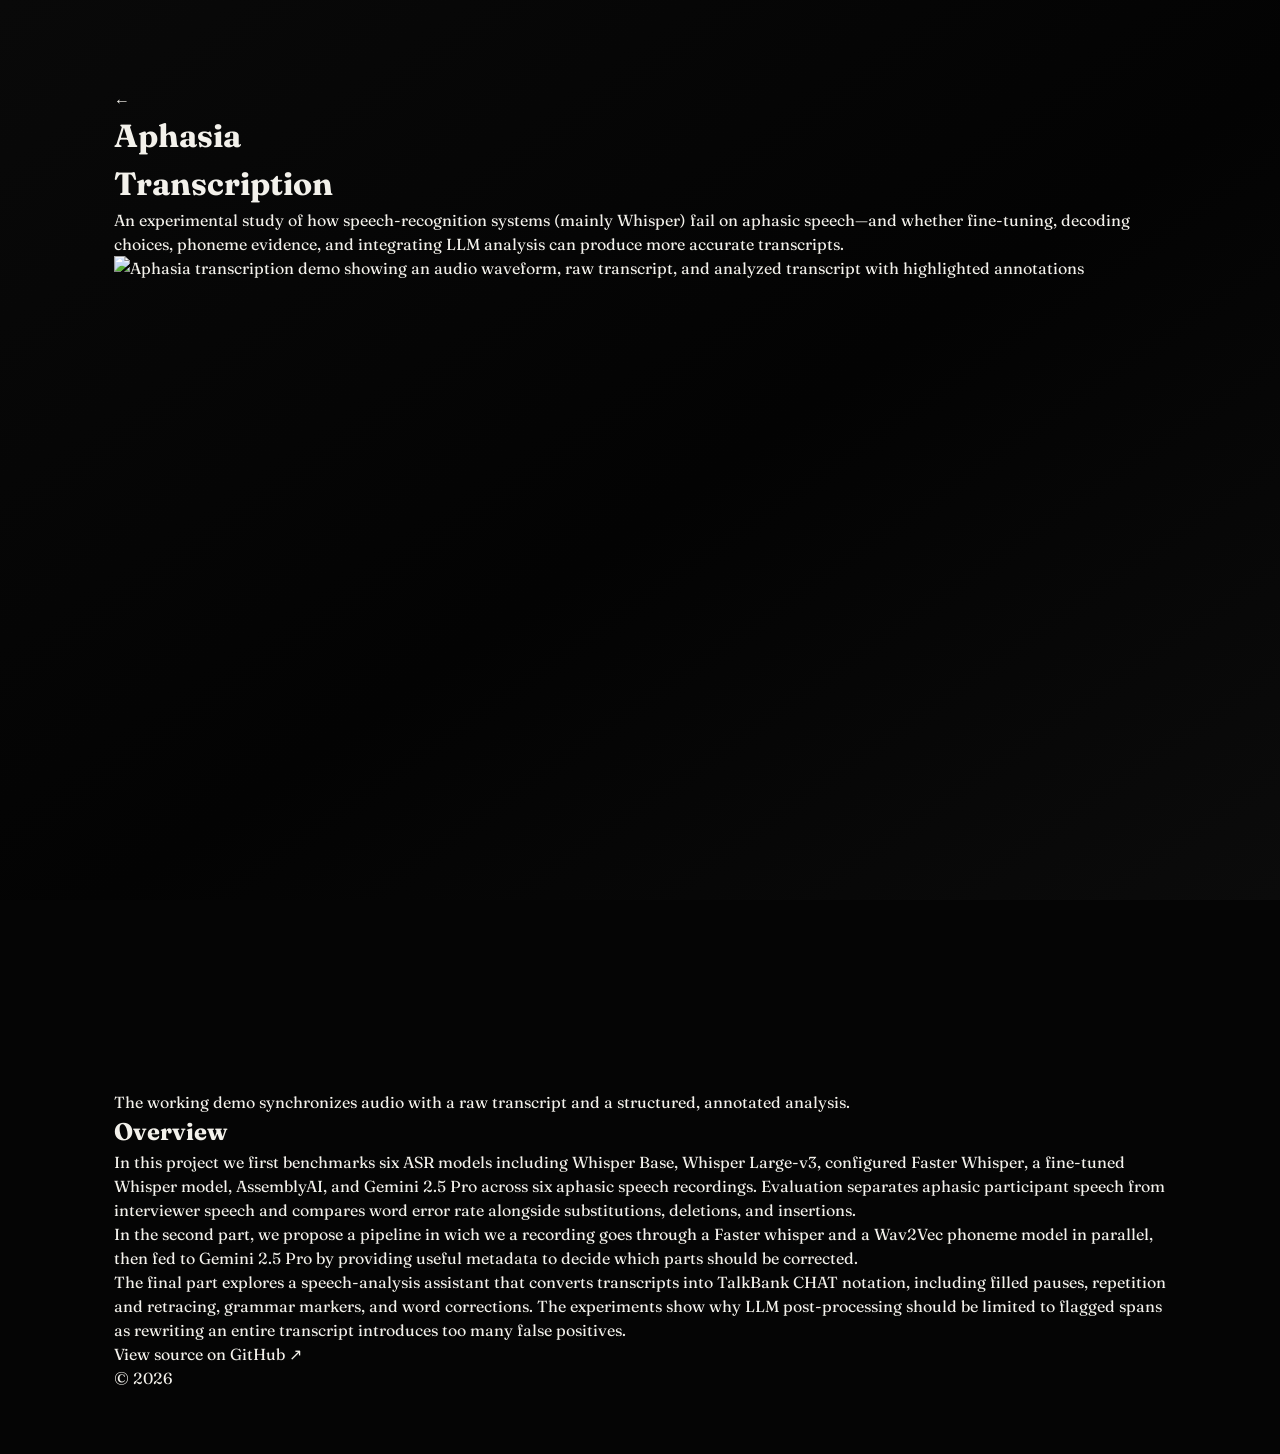
==== Aphasia/index.html @ 878e4789 "Add IMOBYL" ====
<!DOCTYPE html>
<html lang="en" data-theme="dark">
<head>
  <meta charset="UTF-8" />
  <meta name="viewport" content="width=device-width, initial-scale=1.0" />
  <title>Aphasia Transcription &mdash; Arsalan</title>
  <meta name="description" content="Research on ASR accuracy, critical mistranscriptions, hallucinations, and CHAT-format analysis for aphasic speech." />

  <link rel="preconnect" href="https://fonts.googleapis.com" />
  <link rel="preconnect" href="https://fonts.gstatic.com" crossorigin />
  <link href="https://fonts.googleapis.com/css2?family=Fraunces:ital,opsz,wght@0,9..144,300..600;1,9..144,300..500&display=swap" rel="stylesheet" />

  <link rel="stylesheet" href="../style.css" />
  <link rel="stylesheet" href="project.css" />
</head>
<body>
  <div class="scroll-progress" aria-hidden="true"></div>

  <div class="page project-page">
    <a class="back-button" href="../index.html" aria-label="Back to index of work">
      <span class="back-button__arrow" aria-hidden="true">&larr;</span>
    </a>

    <main>
      <header class="project-intro">
        <h1 class="project-title">Aphasia<br />Transcription</h1>
        <p class="project-lede">An experimental study of how speech-recognition systems (mainly Whisper) fail on aphasic speech&mdash;and whether fine-tuning, decoding choices, phoneme evidence, and integrating LLM analysis can produce more accurate transcripts.</p>
      </header>

      <figure class="project-figure project-figure--hero">
        <img src="447314947-5bf6c34a-e2f3-4aad-94c4-6ced18934ef1.png" alt="Aphasia transcription demo showing an audio waveform, raw transcript, and analyzed transcript with highlighted annotations" width="1095" height="868" />
        <figcaption>The working demo synchronizes audio with a raw transcript and a structured, annotated analysis.</figcaption>
      </figure>

      <section class="project-summary" aria-labelledby="overview-title">
        <h2 id="overview-title">Overview</h2>
        <div class="project-summary__body">
          <p>In this project we first benchmarks six ASR models including Whisper Base, Whisper Large-v3, configured Faster Whisper, a fine-tuned Whisper model, AssemblyAI, and Gemini 2.5 Pro across six aphasic speech recordings. Evaluation separates aphasic participant speech from interviewer speech and compares word error rate alongside substitutions, deletions, and insertions.</p>
          <p>In the second part, we propose a pipeline in wich we a recording goes through a Faster whisper and a Wav2Vec phoneme model in parallel, then fed to Gemini 2.5 Pro by providing useful metadata to decide which parts should be corrected.</p>
          <p>The final part explores a speech-analysis assistant that converts transcripts into TalkBank CHAT notation, including filled pauses, repetition and retracing, grammar markers, and word corrections. The experiments show why LLM post-processing should be limited to flagged spans as rewriting an entire transcript introduces too many false positives.</p>

          <a class="source-link" href="https://github.com/Arsalan-Fard/Aphasia-Transcription" target="_blank" rel="noopener noreferrer">View source on GitHub <span aria-hidden="true">&nearr;</span></a>
        </div>
      </section>

    </main>

    <footer class="project-footer">
      <span>&copy; <span data-year>2026</span></span>
    </footer>
  </div>

  <script src="../script.js"></script>
</body>
</html>
---- style.css ----
/* =========================================================
   Index of Work — an editorial archive, not a card grid.
   Palette: black · soft white · a single ocean-blue accent.
   Type: Fraunces alone — display sizes down to the small caps labels.
   ========================================================= */

:root {
  --paper:      #050505;
  --paper-2:    #101010;
  --ink:        #f3f1eb;
  --ink-soft:   #b8b5ad;
  --ink-faint:  #77756f;
  --rule:       rgba(255, 255, 255, 0.12);
  --accent:     #4ea9d8;
  --live:       #4ea9d8;
  --pulse:      78, 169, 216;

  --serif: "Fraunces", Georgia, "Times New Roman", serif;

  --edge: clamp(1.25rem, 5vw, 5rem);   /* page side padding */
  --maxw: 1180px;

  color-scheme: dark;
}

/* ---------- dark / day theme ---------- */
[data-theme="dark"] {
  --paper:     #050505;
  --paper-2:   #101010;
  --ink:       #f3f1eb;
  --ink-soft:  #b8b5ad;
  --ink-faint: #77756f;
  --rule:      rgba(255, 255, 255, 0.12);
  --accent:    #4ea9d8;
  --live:      #4ea9d8;
  --pulse:     78, 169, 216;
  color-scheme: dark;
}
[data-theme="dark"] body {
  background-image: linear-gradient(145deg, #090909 0%, #030303 54%, #0b0b0b 100%);
}

/* ---------- reset-ish ---------- */
*, *::before, *::after { box-sizing: border-box; }
* { margin: 0; }
html { -webkit-text-size-adjust: 100%; }

body {
  background: var(--paper);
  color: var(--ink);
  font-family: var(--serif);
  font-optical-sizing: auto;
  font-size: 16px;
  line-height: 1.5;
  -webkit-font-smoothing: antialiased;
  text-rendering: optimizeLegibility;
  background-image: linear-gradient(145deg, #090909 0%, #030303 54%, #0b0b0b 100%);
  background-attachment: fixed;
}

img { display: block; max-width: 100%; height: auto; }
a { color: inherit; text-decoration: none; }

::selection { background: var(--accent); color: var(--paper); }

/* ---------- scroll progress hairline ---------- */
.scroll-progress {
  position: fixed;
  inset: 0 0 auto 0;
  height: 2px;
  background: var(--accent);
  transform: scaleX(0);
  transform-origin: 0 50%;
  z-index: 100;
  will-change: transform;
}

/* ---------- layout shell ---------- */
.page {
  max-width: var(--maxw);
  margin-inline: auto;
  padding: clamp(2rem, 7vw, 5.5rem) var(--edge) 4rem;
}

/* =========================================================
   MASTHEAD
   ========================================================= */
.masthead {
  display: flex;
  justify-content: space-between;
  align-items: flex-start;
  gap: 2rem;
  padding-bottom: clamp(2.5rem, 6vw, 4.5rem);
}

.masthead__id {
  display: flex;
  align-items: center;
  gap: clamp(1.2rem, 3vw, 2rem);
}

/* --- portrait: grayscale under an ocean-blue duotone, resolves
       to full colour on hover — same motif as the work thumbnails --- */
.masthead__portrait {
  position: relative;
  flex-shrink: 0;
  width: clamp(88px, 11vw, 128px);
  aspect-ratio: 1;
  border-radius: 50%;
  overflow: hidden;
  background: var(--paper-2);
  box-shadow: 0 0 0 1px var(--rule);
  isolation: isolate;
}
.masthead__portrait img {
  width: 100%;
  height: 100%;
  object-fit: cover;
  filter: grayscale(1) contrast(1.05) brightness(0.94);
  transition: filter 0.6s ease;
}
.masthead__portrait::after {
  content: "";
  position: absolute;
  inset: 0;
  background: linear-gradient(160deg, rgba(var(--pulse), 0.95) 0%, rgba(var(--pulse), 0.55) 100%);
  mix-blend-mode: color;
  transition: opacity 0.6s ease;
  pointer-events: none;
}
.masthead__portrait:hover img,
.masthead__id:hover .masthead__portrait img { filter: grayscale(0) contrast(1) brightness(1); }
.masthead__portrait:hover::after,
.masthead__id:hover .masthead__portrait::after { opacity: 0; }

.masthead__name {
  font-family: var(--serif);
  font-weight: 400;
  font-size: clamp(1.9rem, 4vw, 3rem);
  line-height: 1;
  letter-spacing: -0.01em;
}

.masthead__bio {
  font-family: var(--serif);
  font-style: italic;
  font-weight: 300;
  font-size: clamp(1.02rem, 2vw, 1.3rem);
  color: var(--ink-soft);
  max-width: 42ch;
  margin-top: 1rem;
  line-height: 1.4;
}

.masthead__meta {
  display: flex;
  flex-direction: column;
  align-items: flex-end;
  gap: 1rem;
  flex-shrink: 0;
  padding-top: 0.35rem;
}

/* profile links */
.links {
  display: flex;
  flex-direction: column;
  align-items: flex-end;
  gap: 0.4rem;
  font-family: var(--serif);
  font-size: 0.88rem;
  font-weight: 500;
  letter-spacing: 0.015em;
}
.links a {
  display: inline-flex;
  align-items: center;
  gap: 0.3rem;
  color: var(--ink-soft);
  transition: color 0.25s ease;
}
.links a:hover,
.links a:focus-visible { color: var(--accent); }
/* theme toggle */
.theme-toggle {
  display: inline-flex;
  align-items: center;
  gap: 0.45rem;
  padding: 0.4rem 0.78rem;
  background: transparent;
  border: 1px solid var(--rule);
  border-radius: 999px;
  color: var(--ink-soft);
  font-family: var(--serif);
  font-size: 0.7rem;
  font-weight: 500;
  letter-spacing: 0.14em;
  text-transform: uppercase;
  cursor: pointer;
  transition: color 0.25s ease, border-color 0.25s ease;
}
.theme-toggle:hover,
.theme-toggle:focus-visible {
  color: var(--accent);
  border-color: var(--accent);
}
.theme-toggle__icon { display: inline-block; }
.icon-sun { display: none; }
[data-theme="dark"] .icon-moon { display: none; }
[data-theme="dark"] .icon-sun { display: inline-block; }

/* =========================================================
   SECTION TABS
   ========================================================= */
.work-tabs {
  display: flex;
  justify-content: flex-start;
  margin: 0;
  border-bottom: 1px solid var(--rule);
}

.work-tabs__rail {
  display: flex;
  align-items: flex-end;
  gap: clamp(1.6rem, 4vw, 3rem);
}

.work-tab {
  position: relative;
  display: inline-flex;
  align-items: baseline;
  justify-content: flex-start;
  gap: 0.5rem;
  min-height: 0;
  padding: 0 0 0.85rem;
  border: 0;
  border-radius: 0;
  background: transparent;
  color: var(--ink-faint);
  /* same editorial voice as the work titles below, one step down in scale */
  font-family: var(--serif);
  font-size: clamp(1.05rem, 2.2vw, 1.32rem);
  font-weight: 400;
  line-height: 1.1;
  letter-spacing: -0.005em;
  cursor: pointer;
  transition: color 0.25s ease;
}

.work-tab:hover {
  color: var(--ink);
}

.work-tab[aria-selected="true"] {
  color: var(--ink);
}

.work-tab[aria-selected="true"]::after {
  content: "";
  position: absolute;
  right: 0;
  bottom: -1px;
  left: 0;
  height: 2px;
  background: var(--accent);
}

/* the count keeps the mono label voice — the serif + mono pairing
   used by every work row (title + meta/year) */
.work-tab__count {
  color: var(--accent);
  font-family: var(--serif);
  font-size: 0.68rem;
  font-weight: 500;
  letter-spacing: 0.14em;
  text-transform: uppercase;
  transform: translateY(-0.35em);
}

.tab-panel[hidden] {
  display: none;
}

.tab-panel:not([hidden]) {
  animation: tab-enter 0.4s cubic-bezier(0.22, 1, 0.36, 1);
}

#panel-projects .work:first-child::before,
#panel-projects .work:first-child::after {
  display: none;
}

@keyframes tab-enter {
  from { opacity: 0; transform: translateY(9px); }
  to { opacity: 1; transform: translateY(0); }
}

.publications-empty {
  display: grid;
  grid-template-columns: minmax(9rem, 0.45fr) minmax(0, 1fr);
  gap: 0.75rem clamp(2rem, 8vw, 7rem);
  min-height: 310px;
  padding: clamp(2.2rem, 6vw, 4.5rem) 0;
  border-bottom: 1px solid var(--rule);
  align-content: center;
}

.publications-empty__kicker {
  grid-row: 1 / span 3;
  color: var(--accent);
  font-size: 0.7rem;
  font-weight: 500;
  letter-spacing: 0.14em;
  text-transform: uppercase;
}

.publications-empty h2 {
  max-width: 18ch;
  font-family: var(--serif);
  font-size: clamp(1.8rem, 4vw, 3rem);
  font-weight: 400;
  line-height: 1.08;
}

.publications-empty > p:not(.publications-empty__kicker) {
  max-width: 52ch;
  color: var(--ink-soft);
  font-family: var(--serif);
  font-size: clamp(1rem, 1.8vw, 1.12rem);
}

.publications-empty a {
  width: fit-content;
  margin-top: 0.65rem;
  color: var(--ink);
  font-size: 0.74rem;
  font-weight: 500;
  letter-spacing: 0.12em;
  text-transform: uppercase;
  transition: color 0.25s ease, transform 0.25s ease;
}

.publications-empty a:hover,
.publications-empty a:focus-visible {
  color: var(--accent);
  transform: translateX(3px);
}

/* =========================================================
   WORKS — the index
   ========================================================= */
.works { list-style: none; padding: 0; }

.work { position: relative; }

/* top rule for every row */
.work::before {
  content: "";
  position: absolute;
  inset: 0 0 auto 0;
  height: 1px;
  background: var(--rule);
}
/* accent rule that sweeps across on hover */
.work::after {
  content: "";
  position: absolute;
  inset: 0 0 auto 0;
  height: 1px;
  background: var(--accent);
  transform: scaleX(0);
  transform-origin: 0 50%;
  transition: transform 0.55s cubic-bezier(0.22, 1, 0.36, 1);
}
.work:hover::after,
.work:focus-within::after { transform: scaleX(1); }

.work__link {
  display: grid;
  grid-template-columns: clamp(200px, 30vw, 400px) 1fr auto;
  gap: clamp(1.1rem, 3.5vw, 3rem);
  align-items: start;
  padding: clamp(1.8rem, 4.5vw, 3.4rem) 0;
}

/* --- thumbnail --- */
.work__thumb {
  display: block;
  overflow: hidden;
  border-radius: 10px;
  background: var(--paper-2);
  aspect-ratio: 16 / 10;
  position: relative;
}
.work__thumb img {
  width: 100%;
  height: 100%;
  object-fit: cover;
  transform: scale(1.015);
  transition: transform 0.7s cubic-bezier(0.22, 1, 0.36, 1);
}
.work:hover .work__thumb img,
.work:focus-within .work__thumb img {
  transform: scale(1.05);
}

.work__thumb--contain {
  background: #202020;
}

.work__thumb--contain img {
  object-fit: contain;
  transform: scale(1);
}

.work__thumb--paper {
  background: #eef3f5;
}

.work:hover .work__thumb--contain img,
.work:focus-within .work__thumb--contain img {
  transform: scale(1.025);
}

/* --- body text --- */
.work__body { padding-top: 0.15rem; }

.work__status {
  display: flex;
  align-items: center;
  gap: 0.5rem;
  width: fit-content;
  font-family: var(--serif);
  font-size: 0.7rem;
  font-weight: 500;
  letter-spacing: 0.16em;
  text-transform: uppercase;
  color: var(--accent);
  margin-top: 0.7rem;
}
.work__dot {
  width: 7px;
  height: 7px;
  border-radius: 50%;
  background: var(--live);
  box-shadow: 0 0 0 0 rgba(var(--pulse), 0.55);
  animation: pulse 2.4s ease-out infinite;
}
@keyframes pulse {
  0%   { box-shadow: 0 0 0 0 rgba(var(--pulse), 0.5); }
  70%  { box-shadow: 0 0 0 9px rgba(var(--pulse), 0); }
  100% { box-shadow: 0 0 0 0 rgba(var(--pulse), 0); }
}

.work__title {
  font-family: var(--serif);
  font-weight: 400;
  font-size: clamp(1.5rem, 3.4vw, 2.15rem);
  line-height: 1.04;
  letter-spacing: -0.01em;
  display: inline-block;
  position: relative;
}
/* the title gets its own fine underline that draws on hover */
.work__title::after {
  content: "";
  position: absolute;
  left: 0;
  bottom: -0.12em;
  width: 100%;
  height: 1.5px;
  background: var(--accent);
  transform: scaleX(0);
  transform-origin: 0 50%;
  transition: transform 0.5s cubic-bezier(0.22, 1, 0.36, 1) 0.04s;
}
.work:hover .work__title::after,
.work:focus-within .work__title::after { transform: scaleX(1); }

.work__meta {
  display: block;
  font-family: var(--serif);
  font-size: 0.78rem;
  font-weight: 500;
  letter-spacing: 0.1em;
  color: var(--ink-faint);
  text-transform: uppercase;
  margin-top: 0.8rem;
}
.work__desc {
  font-family: var(--serif);
  font-size: clamp(0.98rem, 1.6vw, 1.12rem);
  color: var(--ink-soft);
  max-width: 42ch;
  margin-top: 0.7rem;
  line-height: 1.45;
}

/* --- year + arrow on the right --- */
.work__year {
  font-family: var(--serif);
  font-size: 0.88rem;
  font-variant-numeric: tabular-nums;
  color: var(--ink-faint);
  padding-top: 0.4rem;
  white-space: nowrap;
  transition: color 0.35s ease;
}
.work:hover .work__year,
.work:focus-within .work__year { color: var(--accent); }

/* =========================================================
   CURRENT (top) project — set apart as "alive"
   ========================================================= */
.work--current .work__title { font-size: clamp(1.9rem, 4.6vw, 2.9rem); }
.work--current .work__desc  { font-size: clamp(1.04rem, 1.8vw, 1.2rem); max-width: 46ch; }

/* a slow sheen that periodically passes over the current thumbnail */
.work--current .work__thumb::after {
  content: "";
  position: absolute;
  inset: 0;
  background: linear-gradient(105deg, transparent 35%, rgba(255, 255, 255, 0.28) 50%, transparent 65%);
  transform: translateX(-120%);
  animation: sheen 7s ease-in-out infinite;
  pointer-events: none;
}
@keyframes sheen {
  0%, 62%  { transform: translateX(-120%); }
  78%      { transform: translateX(120%); }
  100%     { transform: translateX(120%); }
}

/* =========================================================
   COLOPHON
   ========================================================= */
.colophon {
  display: flex;
  justify-content: flex-end;
  margin-top: clamp(2.5rem, 6vw, 4rem);
  padding-top: 1.4rem;
  border-top: 1px solid var(--rule);
  font-family: var(--serif);
  font-size: 0.76rem;
  font-weight: 500;
  letter-spacing: 0.1em;
  text-transform: uppercase;
  color: var(--ink-faint);
}

/* =========================================================
   SCROLL REVEAL
   ========================================================= */
.work.is-hidden {
  opacity: 0;
  transform: translateY(26px);
}
.work.is-visible {
  opacity: 1;
  transform: translateY(0);
  transition: opacity 0.8s ease, transform 0.8s cubic-bezier(0.22, 1, 0.36, 1);
}

/* =========================================================
   RESPONSIVE — stack the row on narrow screens
   ========================================================= */
@media (max-width: 720px) {
  .work-tabs {
    justify-content: flex-start;
  }

  .publications-empty {
    grid-template-columns: 1fr;
    align-content: start;
  }

  .publications-empty__kicker {
    grid-row: auto;
    margin-bottom: 1rem;
  }

  .work__link {
    grid-template-columns: 1fr;
    gap: 1.1rem;
  }
  .work__year { display: none; }
  .work__thumb { max-width: 100%; }
  .work__desc { max-width: 60ch; }
  .masthead {
    flex-direction: column;
    gap: 1.5rem;
  }
  .masthead__meta { align-items: flex-start; }
  .links { align-items: flex-start; }
}

/* =========================================================
   MOTION & ACCESSIBILITY
   ========================================================= */
.work__link:focus-visible {
  outline: 2px solid var(--accent);
  outline-offset: 6px;
  border-radius: 2px;
}
.theme-toggle:focus-visible,
.links a:focus-visible,
.work-tab:focus-visible,
.publications-empty a:focus-visible {
  outline: 2px solid var(--accent);
  outline-offset: 3px;
  border-radius: 4px;
}

@media (prefers-reduced-motion: reduce) {
  *, *::before, *::after {
    animation: none !important;
    transition-duration: 0.001ms !important;
  }
  .work.is-hidden { opacity: 1; transform: none; }
}
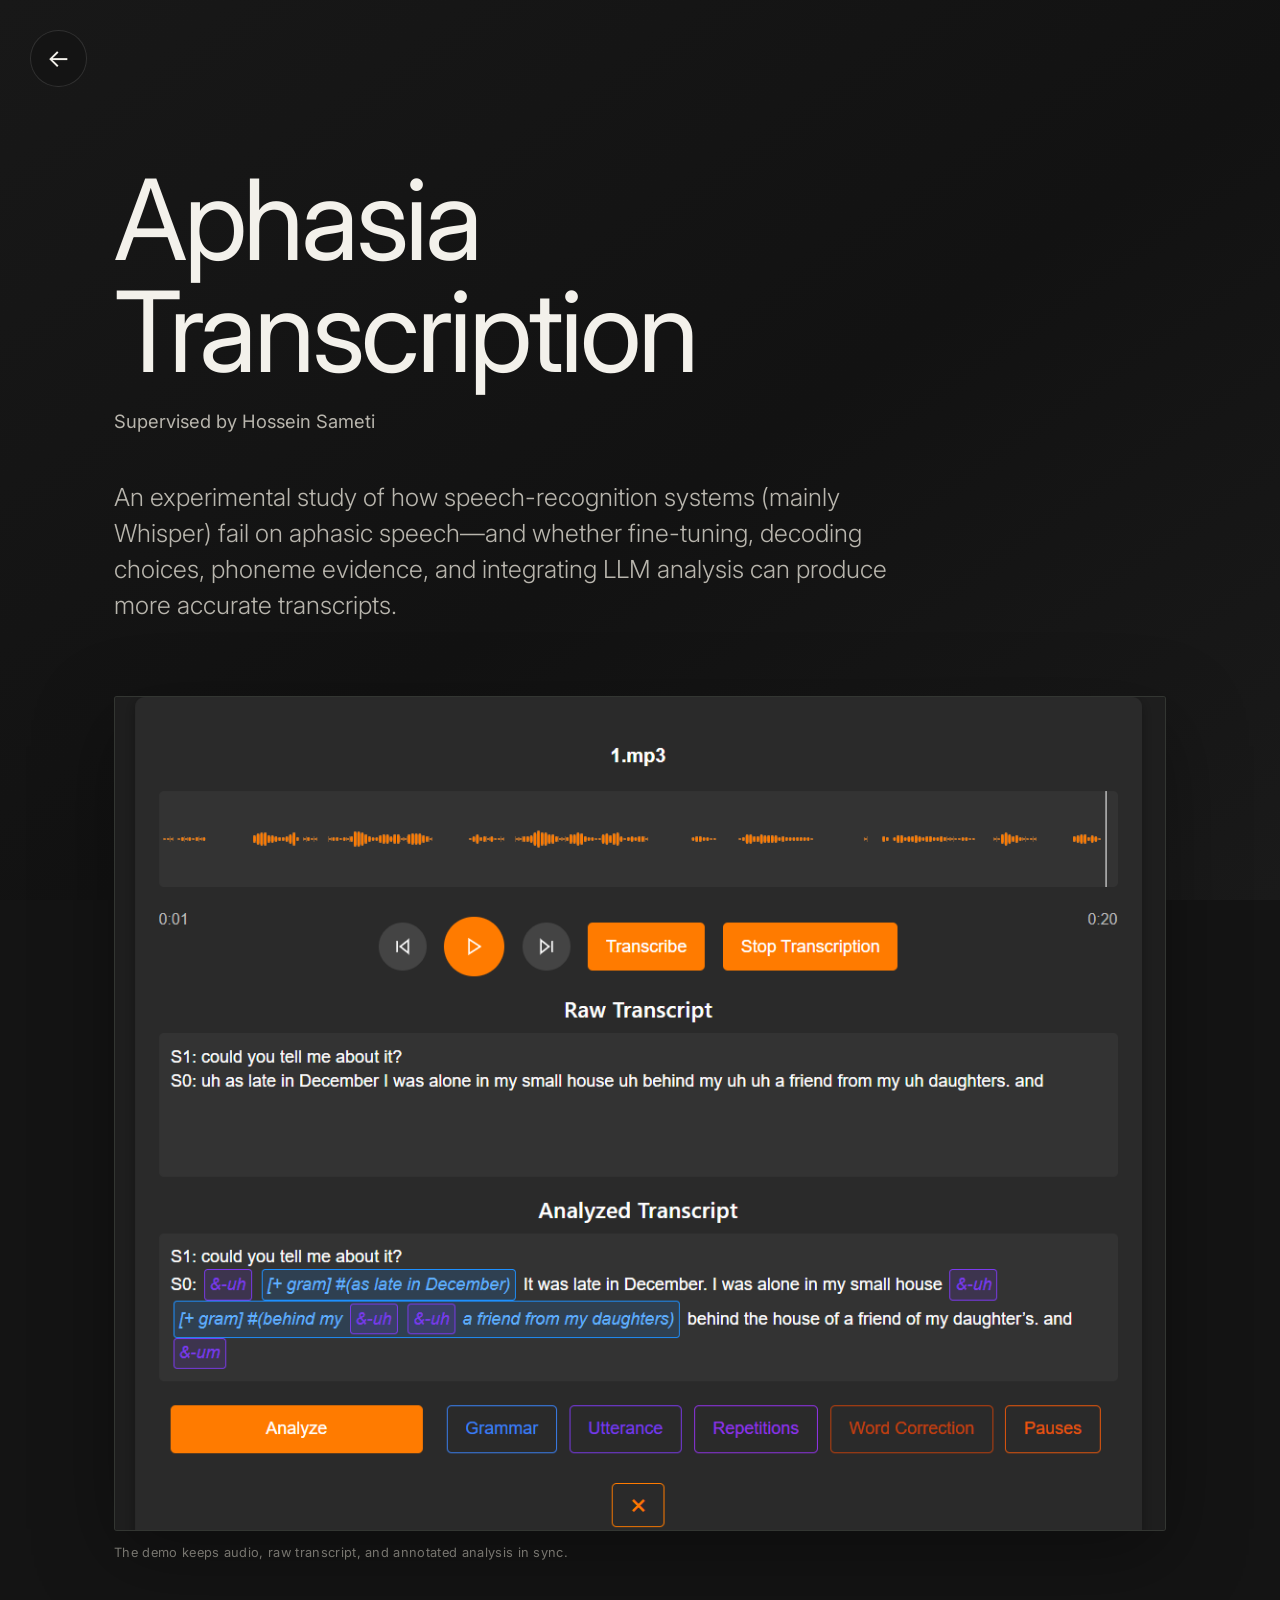
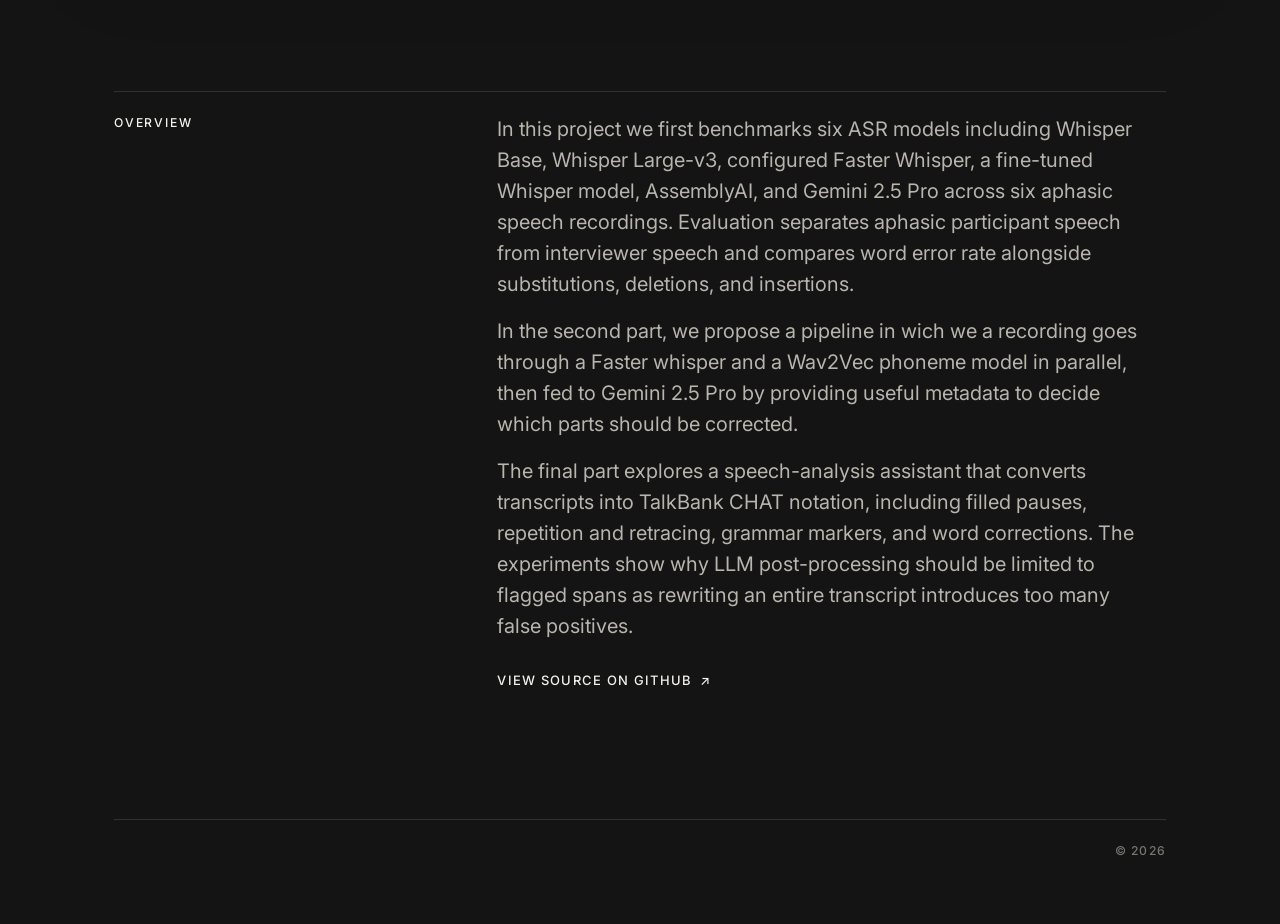
==== commit 2a6f6771: "first commit" ====
--- a/Aphasia/index.html
+++ b/Aphasia/index.html
@@ -8,7 +8,7 @@
 
   <link rel="preconnect" href="https://fonts.googleapis.com" />
   <link rel="preconnect" href="https://fonts.gstatic.com" crossorigin />
-  <link href="https://fonts.googleapis.com/css2?family=Fraunces:ital,opsz,wght@0,9..144,300..600;1,9..144,300..500&display=swap" rel="stylesheet" />
+  <link href="https://fonts.googleapis.com/css2?family=Inter:ital,opsz,wght@0,14..32,300..700;1,14..32,300..500&display=swap" rel="stylesheet" />
 
   <link rel="stylesheet" href="../style.css" />
   <link rel="stylesheet" href="project.css" />
@@ -24,12 +24,13 @@
     <main>
       <header class="project-intro">
         <h1 class="project-title">Aphasia<br />Transcription</h1>
+        <p class="project-supervisor">Supervised by Hossein Sameti</p>
         <p class="project-lede">An experimental study of how speech-recognition systems (mainly Whisper) fail on aphasic speech&mdash;and whether fine-tuning, decoding choices, phoneme evidence, and integrating LLM analysis can produce more accurate transcripts.</p>
       </header>
 
       <figure class="project-figure project-figure--hero">
         <img src="447314947-5bf6c34a-e2f3-4aad-94c4-6ced18934ef1.png" alt="Aphasia transcription demo showing an audio waveform, raw transcript, and analyzed transcript with highlighted annotations" width="1095" height="868" />
-        <figcaption>The working demo synchronizes audio with a raw transcript and a structured, annotated analysis.</figcaption>
+        <figcaption>The demo keeps audio, raw transcript, and annotated analysis in sync.</figcaption>
       </figure>
 
       <section class="project-summary" aria-labelledby="overview-title">
--- a/style.css
+++ b/style.css
@@ -1,12 +1,12 @@
 /* =========================================================
    Index of Work — an editorial archive, not a card grid.
-   Palette: black · soft white · a single ocean-blue accent.
-   Type: Fraunces alone — display sizes down to the small caps labels.
+   Palette: charcoal · soft white · a single ocean-blue accent.
+   Type: Inter alone — display sizes down to the small caps labels.
    ========================================================= */
 
 :root {
-  --paper:      #050505;
-  --paper-2:    #101010;
+  --paper:      #141414;
+  --paper-2:    #1d1d1d;
   --ink:        #f3f1eb;
   --ink-soft:   #b8b5ad;
   --ink-faint:  #77756f;
@@ -15,7 +15,7 @@
   --live:       #4ea9d8;
   --pulse:      78, 169, 216;
 
-  --serif: "Fraunces", Georgia, "Times New Roman", serif;
+  --sans: "Inter", system-ui, -apple-system, "Segoe UI", Roboto, "Helvetica Neue", Arial, sans-serif;
 
   --edge: clamp(1.25rem, 5vw, 5rem);   /* page side padding */
   --maxw: 1180px;
@@ -25,8 +25,8 @@
 
 /* ---------- dark / day theme ---------- */
 [data-theme="dark"] {
-  --paper:     #050505;
-  --paper-2:   #101010;
+  --paper:     #141414;
+  --paper-2:   #1d1d1d;
   --ink:       #f3f1eb;
   --ink-soft:  #b8b5ad;
   --ink-faint: #77756f;
@@ -37,7 +37,7 @@
   color-scheme: dark;
 }
 [data-theme="dark"] body {
-  background-image: linear-gradient(145deg, #090909 0%, #030303 54%, #0b0b0b 100%);
+  background-image: linear-gradient(145deg, #181818 0%, #121212 54%, #1a1a1a 100%);
 }
 
 /* ---------- reset-ish ---------- */
@@ -48,13 +48,13 @@
 body {
   background: var(--paper);
   color: var(--ink);
-  font-family: var(--serif);
+  font-family: var(--sans);
   font-optical-sizing: auto;
   font-size: 16px;
   line-height: 1.5;
   -webkit-font-smoothing: antialiased;
   text-rendering: optimizeLegibility;
-  background-image: linear-gradient(145deg, #090909 0%, #030303 54%, #0b0b0b 100%);
+  background-image: linear-gradient(145deg, #181818 0%, #121212 54%, #1a1a1a 100%);
   background-attachment: fixed;
 }
 
@@ -134,7 +134,7 @@
 .masthead__id:hover .masthead__portrait::after { opacity: 0; }
 
 .masthead__name {
-  font-family: var(--serif);
+  font-family: var(--sans);
   font-weight: 400;
   font-size: clamp(1.9rem, 4vw, 3rem);
   line-height: 1;
@@ -142,7 +142,7 @@
 }
 
 .masthead__bio {
-  font-family: var(--serif);
+  font-family: var(--sans);
   font-style: italic;
   font-weight: 300;
   font-size: clamp(1.02rem, 2vw, 1.3rem);
@@ -167,7 +167,7 @@
   flex-direction: column;
   align-items: flex-end;
   gap: 0.4rem;
-  font-family: var(--serif);
+  font-family: var(--sans);
   font-size: 0.88rem;
   font-weight: 500;
   letter-spacing: 0.015em;
@@ -191,7 +191,7 @@
   border: 1px solid var(--rule);
   border-radius: 999px;
   color: var(--ink-soft);
-  font-family: var(--serif);
+  font-family: var(--sans);
   font-size: 0.7rem;
   font-weight: 500;
   letter-spacing: 0.14em;
@@ -238,7 +238,7 @@
   background: transparent;
   color: var(--ink-faint);
   /* same editorial voice as the work titles below, one step down in scale */
-  font-family: var(--serif);
+  font-family: var(--sans);
   font-size: clamp(1.05rem, 2.2vw, 1.32rem);
   font-weight: 400;
   line-height: 1.1;
@@ -265,11 +265,11 @@
   background: var(--accent);
 }
 
-/* the count keeps the mono label voice — the serif + mono pairing
-   used by every work row (title + meta/year) */
+/* the count keeps the small caps label voice used by every
+   work row (meta/year) */
 .work-tab__count {
   color: var(--accent);
-  font-family: var(--serif);
+  font-family: var(--sans);
   font-size: 0.68rem;
   font-weight: 500;
   letter-spacing: 0.14em;
@@ -316,7 +316,7 @@
 
 .publications-empty h2 {
   max-width: 18ch;
-  font-family: var(--serif);
+  font-family: var(--sans);
   font-size: clamp(1.8rem, 4vw, 3rem);
   font-weight: 400;
   line-height: 1.08;
@@ -325,7 +325,7 @@
 .publications-empty > p:not(.publications-empty__kicker) {
   max-width: 52ch;
   color: var(--ink-soft);
-  font-family: var(--serif);
+  font-family: var(--sans);
   font-size: clamp(1rem, 1.8vw, 1.12rem);
 }
 
@@ -387,7 +387,7 @@
 .work__thumb {
   display: block;
   overflow: hidden;
-  border-radius: 10px;
+  border-radius: 3px;
   background: var(--paper-2);
   aspect-ratio: 16 / 10;
   position: relative;
@@ -405,7 +405,7 @@
 }
 
 .work__thumb--contain {
-  background: #202020;
+  background: #262626;
 }
 
 .work__thumb--contain img {
@@ -430,7 +430,7 @@
   align-items: center;
   gap: 0.5rem;
   width: fit-content;
-  font-family: var(--serif);
+  font-family: var(--sans);
   font-size: 0.7rem;
   font-weight: 500;
   letter-spacing: 0.16em;
@@ -453,7 +453,7 @@
 }
 
 .work__title {
-  font-family: var(--serif);
+  font-family: var(--sans);
   font-weight: 400;
   font-size: clamp(1.5rem, 3.4vw, 2.15rem);
   line-height: 1.04;
@@ -479,7 +479,7 @@
 
 .work__meta {
   display: block;
-  font-family: var(--serif);
+  font-family: var(--sans);
   font-size: 0.78rem;
   font-weight: 500;
   letter-spacing: 0.1em;
@@ -488,7 +488,7 @@
   margin-top: 0.8rem;
 }
 .work__desc {
-  font-family: var(--serif);
+  font-family: var(--sans);
   font-size: clamp(0.98rem, 1.6vw, 1.12rem);
   color: var(--ink-soft);
   max-width: 42ch;
@@ -496,9 +496,25 @@
   line-height: 1.45;
 }
 
+/* supervisor, shown on the index rows and under each project page title */
+.work__supervisor {
+  display: block;
+  margin-top: 0.6rem;
+  font-family: var(--sans);
+  font-size: 0.92rem;
+  color: var(--ink-soft);
+}
+
+.project-supervisor {
+  margin-top: clamp(0.9rem, 2vw, 1.3rem);
+  font-family: var(--sans);
+  font-size: clamp(1rem, 1.8vw, 1.15rem);
+  color: var(--ink-soft);
+}
+
 /* --- year + arrow on the right --- */
 .work__year {
-  font-family: var(--serif);
+  font-family: var(--sans);
   font-size: 0.88rem;
   font-variant-numeric: tabular-nums;
   color: var(--ink-faint);
@@ -540,7 +556,7 @@
   margin-top: clamp(2.5rem, 6vw, 4rem);
   padding-top: 1.4rem;
   border-top: 1px solid var(--rule);
-  font-family: var(--serif);
+  font-family: var(--sans);
   font-size: 0.76rem;
   font-weight: 500;
   letter-spacing: 0.1em;
--- a/Aphasia/project.css
+++ b/Aphasia/project.css
@@ -0,0 +1,230 @@
+.project-page {
+  padding-top: clamp(1.5rem, 4vw, 3rem);
+}
+
+.project-footer {
+  display: flex;
+  align-items: center;
+  justify-content: flex-end;
+  gap: 1rem;
+}
+
+/* ---------- big back button, pinned to the top-left of the viewport ---------- */
+.back-button {
+  position: fixed;
+  top: clamp(1rem, 2.4vw, 1.9rem);
+  left: clamp(1rem, 2.4vw, 1.9rem);
+  z-index: 90;
+  display: inline-flex;
+  align-items: center;
+  justify-content: center;
+  width: clamp(3.1rem, 4.4vw, 3.6rem);
+  height: clamp(3.1rem, 4.4vw, 3.6rem);
+  border: 1px solid var(--rule);
+  border-radius: 50%;
+  background: rgba(20, 20, 20, 0.72);
+  -webkit-backdrop-filter: blur(12px);
+  backdrop-filter: blur(12px);
+  color: var(--ink);
+  transition: color 0.25s ease, border-color 0.25s ease, background 0.25s ease;
+}
+
+.back-button__arrow {
+  font-size: 1.55rem;
+  line-height: 1;
+  transition: transform 0.25s ease;
+}
+
+.back-button:hover,
+.back-button:focus-visible {
+  color: var(--accent);
+  border-color: var(--accent);
+  background: rgba(var(--pulse), 0.12);
+}
+
+.back-button:hover .back-button__arrow,
+.back-button:focus-visible .back-button__arrow {
+  transform: translateX(-4px);
+}
+
+.back-button:focus-visible {
+  outline: 2px solid var(--accent);
+  outline-offset: 4px;
+}
+
+.source-link {
+  display: inline-flex;
+  align-items: center;
+  gap: 0.45rem;
+  color: var(--ink-soft);
+  font-family: var(--sans);
+  font-size: 0.81rem;
+  letter-spacing: 0.1em;
+  text-transform: uppercase;
+  transition: color 0.25s ease, transform 0.25s ease;
+  font-weight: 500;
+}
+
+.source-link:hover,
+.source-link:focus-visible {
+  color: var(--accent);
+}
+
+.project-intro {
+  padding: clamp(3.5rem, 9vw, 7.5rem) 0 clamp(2.5rem, 6vw, 4.5rem);
+}
+
+.project-title {
+  font-family: var(--sans);
+  font-size: clamp(3.2rem, 9vw, 7rem);
+  font-weight: 400;
+  letter-spacing: -0.03em;
+  line-height: 1;
+}
+
+.project-lede {
+  max-width: 55ch;
+  margin-top: clamp(1.6rem, 4vw, 2.8rem);
+  color: var(--ink-soft);
+  font-family: var(--sans);
+  font-size: clamp(1.15rem, 2.5vw, 1.55rem);
+  font-weight: 300;
+  line-height: 1.45;
+}
+
+.project-tags {
+  display: flex;
+  flex-wrap: wrap;
+  gap: 0.55rem;
+  margin-top: 2rem;
+  padding: 0;
+  list-style: none;
+}
+
+.project-tags li {
+  padding: 0.38rem 0.7rem;
+  border: 1px solid var(--rule);
+  border-radius: 3px;
+  color: var(--ink-faint);
+  font-size: 0.72rem;
+  letter-spacing: 0.1em;
+  text-transform: uppercase;
+  font-weight: 500;
+}
+
+.project-figure {
+  margin: 0;
+}
+
+.project-figure img {
+  width: 100%;
+  border: 1px solid var(--rule);
+  border-radius: 3px;
+  background: #171a16;
+  box-shadow: 0 22px 70px rgba(26, 24, 19, 0.14);
+}
+
+[data-theme="dark"] .project-figure img {
+  box-shadow: 0 24px 80px rgba(0, 0, 0, 0.34);
+}
+
+.project-figure figcaption {
+  margin-top: 0.8rem;
+  color: var(--ink-faint);
+  font-size: 0.8rem;
+  letter-spacing: 0.025em;
+}
+
+.project-summary {
+  display: grid;
+  grid-template-columns: minmax(8rem, 0.42fr) minmax(0, 1fr);
+  gap: clamp(2rem, 8vw, 8rem);
+  margin: clamp(4rem, 10vw, 8rem) 0;
+  padding-top: 1.4rem;
+  border-top: 1px solid var(--rule);
+}
+
+.project-summary > h2 {
+  font-family: var(--sans);
+  font-size: 0.76rem;
+  font-weight: 500;
+  letter-spacing: 0.15em;
+  text-transform: uppercase;
+}
+
+.project-summary__body {
+  max-width: 66ch;
+}
+
+.project-summary__body > p {
+  color: var(--ink-soft);
+  font-family: var(--sans);
+  font-size: clamp(1.05rem, 2vw, 1.25rem);
+  line-height: 1.55;
+}
+
+.project-summary__body > p + p {
+  margin-top: 1rem;
+}
+
+.project-facts {
+  display: grid;
+  grid-template-columns: repeat(3, 1fr);
+  gap: 1rem;
+  margin-top: 2.5rem;
+  padding: 1.4rem 0;
+  border-top: 1px solid var(--rule);
+  border-bottom: 1px solid var(--rule);
+}
+
+.project-facts dt {
+  color: var(--ink-faint);
+  font-size: 0.68rem;
+  letter-spacing: 0.1em;
+  text-transform: uppercase;
+  font-weight: 500;
+}
+
+.project-facts dd {
+  margin-top: 0.4rem;
+  color: var(--ink-soft);
+  font-family: var(--sans);
+  font-size: 0.98rem;
+}
+
+.source-link {
+  margin-top: 1.8rem;
+  color: var(--ink);
+}
+
+.project-footer {
+  margin-top: clamp(4rem, 10vw, 8rem);
+  padding-top: 1.4rem;
+  border-top: 1px solid var(--rule);
+  color: var(--ink-faint);
+  font-size: 0.76rem;
+  letter-spacing: 0.1em;
+  text-transform: uppercase;
+  font-weight: 500;
+}
+
+.source-link:focus-visible {
+  outline: 2px solid var(--accent);
+  outline-offset: 4px;
+  border-radius: 2px;
+}
+
+@media (max-width: 720px) {
+  .project-summary {
+    grid-template-columns: 1fr;
+    gap: 1.5rem;
+  }
+
+  .project-facts {
+    grid-template-columns: 1fr;
+  }
+
+  .project-figure img {
+    border-radius: 2px;
+  }
+}
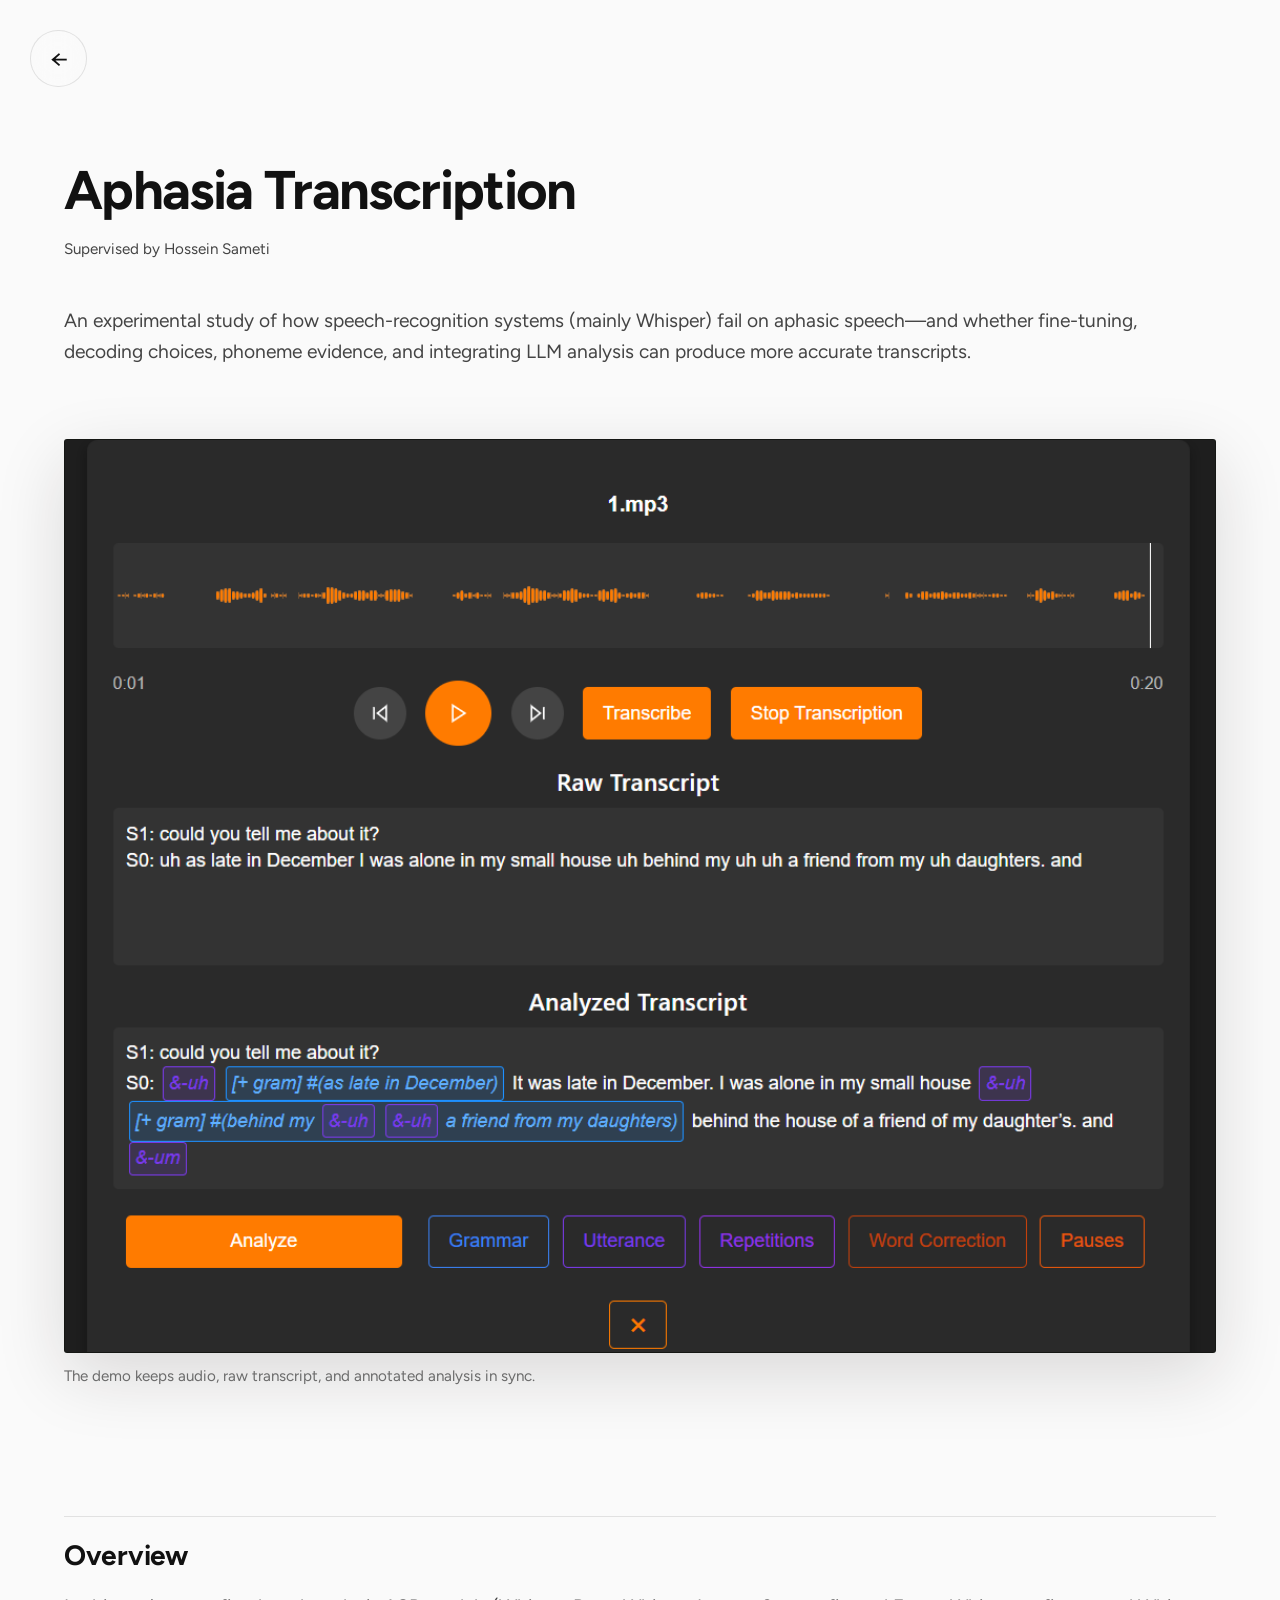
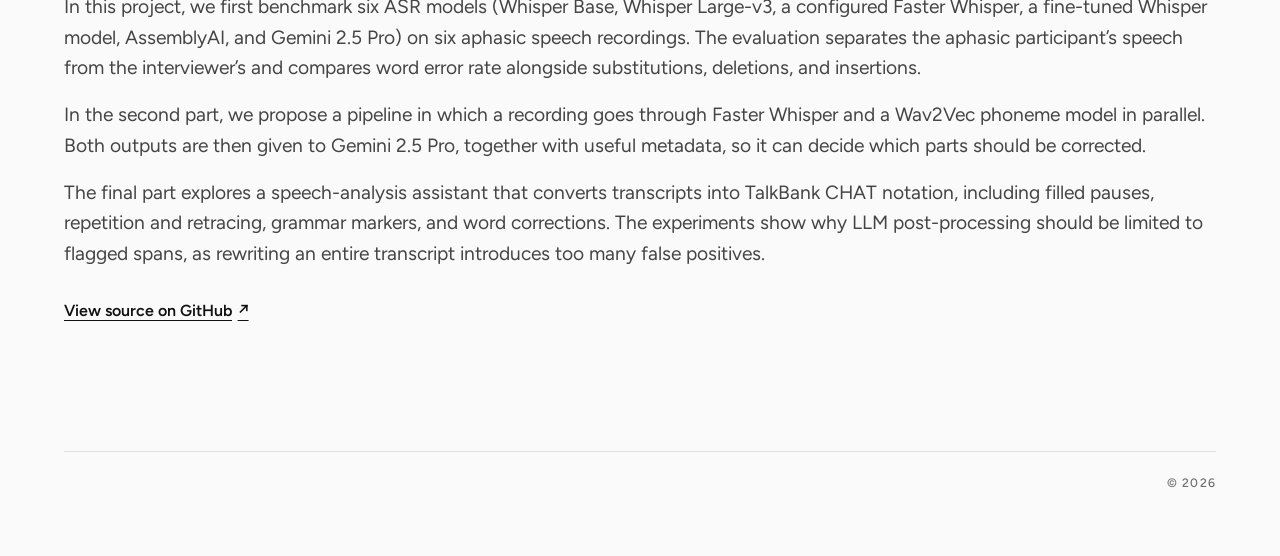
==== commit 962a4219: "Update" ====
--- a/Aphasia/index.html
+++ b/Aphasia/index.html
@@ -1,5 +1,5 @@
 <!DOCTYPE html>
-<html lang="en" data-theme="dark">
+<html lang="en" data-theme="light">
 <head>
   <meta charset="UTF-8" />
   <meta name="viewport" content="width=device-width, initial-scale=1.0" />
@@ -8,7 +8,7 @@
 
   <link rel="preconnect" href="https://fonts.googleapis.com" />
   <link rel="preconnect" href="https://fonts.gstatic.com" crossorigin />
-  <link href="https://fonts.googleapis.com/css2?family=Inter:ital,opsz,wght@0,14..32,300..700;1,14..32,300..500&display=swap" rel="stylesheet" />
+  <link href="https://fonts.googleapis.com/css2?family=Figtree:ital,wght@0,300..800;1,300..800&display=swap" rel="stylesheet" />
 
   <link rel="stylesheet" href="../style.css" />
   <link rel="stylesheet" href="project.css" />
@@ -23,7 +23,7 @@
 
     <main>
       <header class="project-intro">
-        <h1 class="project-title">Aphasia<br />Transcription</h1>
+        <h1 class="project-title">Aphasia Transcription</h1>
         <p class="project-supervisor">Supervised by Hossein Sameti</p>
         <p class="project-lede">An experimental study of how speech-recognition systems (mainly Whisper) fail on aphasic speech&mdash;and whether fine-tuning, decoding choices, phoneme evidence, and integrating LLM analysis can produce more accurate transcripts.</p>
       </header>
@@ -36,11 +36,13 @@
       <section class="project-summary" aria-labelledby="overview-title">
         <h2 id="overview-title">Overview</h2>
         <div class="project-summary__body">
-          <p>In this project we first benchmarks six ASR models including Whisper Base, Whisper Large-v3, configured Faster Whisper, a fine-tuned Whisper model, AssemblyAI, and Gemini 2.5 Pro across six aphasic speech recordings. Evaluation separates aphasic participant speech from interviewer speech and compares word error rate alongside substitutions, deletions, and insertions.</p>
-          <p>In the second part, we propose a pipeline in wich we a recording goes through a Faster whisper and a Wav2Vec phoneme model in parallel, then fed to Gemini 2.5 Pro by providing useful metadata to decide which parts should be corrected.</p>
-          <p>The final part explores a speech-analysis assistant that converts transcripts into TalkBank CHAT notation, including filled pauses, repetition and retracing, grammar markers, and word corrections. The experiments show why LLM post-processing should be limited to flagged spans as rewriting an entire transcript introduces too many false positives.</p>
+          <p>In this project, we first benchmark six ASR models (Whisper Base, Whisper Large-v3, a configured Faster Whisper, a fine-tuned Whisper model, AssemblyAI, and Gemini 2.5 Pro) on six aphasic speech recordings. The evaluation separates the aphasic participant&rsquo;s speech from the interviewer&rsquo;s and compares word error rate alongside substitutions, deletions, and insertions.</p>
+          <p>In the second part, we propose a pipeline in which a recording goes through Faster Whisper and a Wav2Vec phoneme model in parallel. Both outputs are then given to Gemini 2.5 Pro, together with useful metadata, so it can decide which parts should be corrected.</p>
+          <p>The final part explores a speech-analysis assistant that converts transcripts into TalkBank CHAT notation, including filled pauses, repetition and retracing, grammar markers, and word corrections. The experiments show why LLM post-processing should be limited to flagged spans, as rewriting an entire transcript introduces too many false positives.</p>
 
-          <a class="source-link" href="https://github.com/Arsalan-Fard/Aphasia-Transcription" target="_blank" rel="noopener noreferrer">View source on GitHub <span aria-hidden="true">&nearr;</span></a>
+          <div class="project-actions">
+            <a class="source-link" href="https://github.com/Arsalan-Fard/Aphasia-Transcription" target="_blank" rel="noopener noreferrer">View source on GitHub <span aria-hidden="true">&nearr;</span></a>
+          </div>
         </div>
       </section>
 
--- a/style.css
+++ b/style.css
@@ -1,43 +1,26 @@
 /* =========================================================
    Index of Work — an editorial archive, not a card grid.
-   Palette: charcoal · soft white · a single ocean-blue accent.
-   Type: Inter alone — display sizes down to the small caps labels.
+   Palette: daylight off-white · near-black ink · a single ocean-blue accent.
+   Type: Figtree alone — bold display sizes down to the small caps labels.
    ========================================================= */
 
 :root {
-  --paper:      #141414;
-  --paper-2:    #1d1d1d;
-  --ink:        #f3f1eb;
-  --ink-soft:   #b8b5ad;
-  --ink-faint:  #77756f;
-  --rule:       rgba(255, 255, 255, 0.12);
-  --accent:     #4ea9d8;
-  --live:       #4ea9d8;
+  --paper:      #fafafa;
+  --paper-2:    #efefed;
+  --ink:        #111111;
+  --ink-soft:   #444444;
+  --ink-faint:  #6b6b6b;
+  --rule:       rgba(0, 0, 0, 0.1);
+  --accent:     #1f74ab;   /* text-safe blue on the off-white paper */
+  --live:       #4ea9d8;   /* brighter blue, decoration only */
   --pulse:      78, 169, 216;
 
-  --sans: "Inter", system-ui, -apple-system, "Segoe UI", Roboto, "Helvetica Neue", Arial, sans-serif;
+  --sans: "Figtree", system-ui, -apple-system, "Segoe UI", Roboto, "Helvetica Neue", Arial, sans-serif;
 
   --edge: clamp(1.25rem, 5vw, 5rem);   /* page side padding */
   --maxw: 1180px;
 
-  color-scheme: dark;
-}
-
-/* ---------- dark / day theme ---------- */
-[data-theme="dark"] {
-  --paper:     #141414;
-  --paper-2:   #1d1d1d;
-  --ink:       #f3f1eb;
-  --ink-soft:  #b8b5ad;
-  --ink-faint: #77756f;
-  --rule:      rgba(255, 255, 255, 0.12);
-  --accent:    #4ea9d8;
-  --live:      #4ea9d8;
-  --pulse:     78, 169, 216;
-  color-scheme: dark;
-}
-[data-theme="dark"] body {
-  background-image: linear-gradient(145deg, #181818 0%, #121212 54%, #1a1a1a 100%);
+  color-scheme: light;
 }
 
 /* ---------- reset-ish ---------- */
@@ -54,8 +37,6 @@
   line-height: 1.5;
   -webkit-font-smoothing: antialiased;
   text-rendering: optimizeLegibility;
-  background-image: linear-gradient(145deg, #181818 0%, #121212 54%, #1a1a1a 100%);
-  background-attachment: fixed;
 }
 
 img { display: block; max-width: 100%; height: auto; }
@@ -76,8 +57,9 @@
 }
 
 /* ---------- layout shell ---------- */
+/* --maxw is the content width; the side padding sits outside it */
 .page {
-  max-width: var(--maxw);
+  max-width: calc(var(--maxw) + 2 * var(--edge));
   margin-inline: auto;
   padding: clamp(2rem, 7vw, 5.5rem) var(--edge) 4rem;
 }
@@ -135,19 +117,18 @@
 
 .masthead__name {
   font-family: var(--sans);
+  font-weight: 700;
+  font-size: clamp(1.9rem, 3.6vw, 2.6rem);
+  line-height: 1;
+  letter-spacing: -0.02em;
+}
+
+.masthead__bio {
+  font-family: var(--sans);
   font-weight: 400;
-  font-size: clamp(1.9rem, 4vw, 3rem);
-  line-height: 1;
-  letter-spacing: -0.01em;
-}
-
-.masthead__bio {
-  font-family: var(--sans);
-  font-style: italic;
-  font-weight: 300;
-  font-size: clamp(1.02rem, 2vw, 1.3rem);
+  font-size: clamp(1.02rem, 1.6vw, 1.15rem);
   color: var(--ink-soft);
-  max-width: 42ch;
+  max-width: 52ch;
   margin-top: 1rem;
   line-height: 1.4;
 }
@@ -206,8 +187,6 @@
 }
 .theme-toggle__icon { display: inline-block; }
 .icon-sun { display: none; }
-[data-theme="dark"] .icon-moon { display: none; }
-[data-theme="dark"] .icon-sun { display: inline-block; }
 
 /* =========================================================
    SECTION TABS
@@ -240,7 +219,7 @@
   /* same editorial voice as the work titles below, one step down in scale */
   font-family: var(--sans);
   font-size: clamp(1.05rem, 2.2vw, 1.32rem);
-  font-weight: 400;
+  font-weight: 700;
   line-height: 1.1;
   letter-spacing: -0.005em;
   cursor: pointer;
@@ -318,7 +297,7 @@
   max-width: 18ch;
   font-family: var(--sans);
   font-size: clamp(1.8rem, 4vw, 3rem);
-  font-weight: 400;
+  font-weight: 700;
   line-height: 1.08;
 }
 
@@ -375,12 +354,13 @@
 .work:hover::after,
 .work:focus-within::after { transform: scaleX(1); }
 
+/* thumbnail one third, text two thirds, year tucked on the right */
 .work__link {
   display: grid;
-  grid-template-columns: clamp(200px, 30vw, 400px) 1fr auto;
-  gap: clamp(1.1rem, 3.5vw, 3rem);
+  grid-template-columns: minmax(0, 1fr) minmax(0, 2fr) auto;
+  gap: clamp(1.1rem, 3vw, 2.5rem);
   align-items: start;
-  padding: clamp(1.8rem, 4.5vw, 3.4rem) 0;
+  padding: clamp(1.5rem, 3.2vw, 2.4rem) 0;
 }
 
 /* --- thumbnail --- */
@@ -391,17 +371,17 @@
   background: var(--paper-2);
   aspect-ratio: 16 / 10;
   position: relative;
+  transition: transform 0.6s cubic-bezier(0.22, 1, 0.36, 1);
 }
 .work__thumb img {
   width: 100%;
   height: 100%;
   object-fit: cover;
-  transform: scale(1.015);
-  transition: transform 0.7s cubic-bezier(0.22, 1, 0.36, 1);
-}
-.work:hover .work__thumb img,
-.work:focus-within .work__thumb img {
-  transform: scale(1.05);
+}
+/* the whole frame grows on hover; the picture inside keeps its crop */
+.work:hover .work__thumb,
+.work:focus-within .work__thumb {
+  transform: scale(1.04);
 }
 
 .work__thumb--contain {
@@ -410,16 +390,10 @@
 
 .work__thumb--contain img {
   object-fit: contain;
-  transform: scale(1);
 }
 
 .work__thumb--paper {
   background: #eef3f5;
-}
-
-.work:hover .work__thumb--contain img,
-.work:focus-within .work__thumb--contain img {
-  transform: scale(1.025);
 }
 
 /* --- body text --- */
@@ -452,12 +426,13 @@
   100% { box-shadow: 0 0 0 0 rgba(var(--pulse), 0); }
 }
 
+/* titles stay about 1.3× the description, so a row reads as one block */
 .work__title {
   font-family: var(--sans);
-  font-weight: 400;
-  font-size: clamp(1.5rem, 3.4vw, 2.15rem);
-  line-height: 1.04;
-  letter-spacing: -0.01em;
+  font-weight: 700;
+  font-size: clamp(1.18rem, 1.8vw, 1.4rem);
+  line-height: 1.22;
+  letter-spacing: -0.005em;
   display: inline-block;
   position: relative;
 }
@@ -485,32 +460,36 @@
   letter-spacing: 0.1em;
   color: var(--ink-faint);
   text-transform: uppercase;
-  margin-top: 0.8rem;
+  margin-top: 0.55rem;
 }
 .work__desc {
   font-family: var(--sans);
-  font-size: clamp(0.98rem, 1.6vw, 1.12rem);
+  font-size: clamp(0.98rem, 1.3vw, 1.06rem);
   color: var(--ink-soft);
-  max-width: 42ch;
-  margin-top: 0.7rem;
-  line-height: 1.45;
+  max-width: 70ch;
+  margin-top: 0.6rem;
+  line-height: 1.6;
 }
 
 /* supervisor, shown on the index rows and under each project page title */
 .work__supervisor {
   display: block;
-  margin-top: 0.6rem;
+  margin-top: 0.4rem;
   font-family: var(--sans);
   font-size: 0.92rem;
   color: var(--ink-soft);
 }
 
-.project-supervisor {
+/* project pages: who supervised / who co-wrote — one meta line style */
+.project-supervisor,
+.project-authors {
   margin-top: clamp(0.9rem, 2vw, 1.3rem);
   font-family: var(--sans);
-  font-size: clamp(1rem, 1.8vw, 1.15rem);
+  font-size: 0.95rem;
+  line-height: 1.5;
   color: var(--ink-soft);
 }
+.project-supervisor + .project-authors { margin-top: 0.3rem; }
 
 /* --- year + arrow on the right --- */
 .work__year {
@@ -528,9 +507,6 @@
 /* =========================================================
    CURRENT (top) project — set apart as "alive"
    ========================================================= */
-.work--current .work__title { font-size: clamp(1.9rem, 4.6vw, 2.9rem); }
-.work--current .work__desc  { font-size: clamp(1.04rem, 1.8vw, 1.2rem); max-width: 46ch; }
-
 /* a slow sheen that periodically passes over the current thumbnail */
 .work--current .work__thumb::after {
   content: "";
--- a/Aphasia/project.css
+++ b/Aphasia/project.css
@@ -22,7 +22,7 @@
   height: clamp(3.1rem, 4.4vw, 3.6rem);
   border: 1px solid var(--rule);
   border-radius: 50%;
-  background: rgba(20, 20, 20, 0.72);
+  background: rgba(250, 250, 250, 0.82);
   -webkit-backdrop-filter: blur(12px);
   backdrop-filter: blur(12px);
   color: var(--ink);
@@ -55,14 +55,15 @@
 .source-link {
   display: inline-flex;
   align-items: center;
-  gap: 0.45rem;
-  color: var(--ink-soft);
+  gap: 0.35rem;
+  color: var(--ink);
   font-family: var(--sans);
-  font-size: 0.81rem;
-  letter-spacing: 0.1em;
-  text-transform: uppercase;
-  transition: color 0.25s ease, transform 0.25s ease;
-  font-weight: 500;
+  font-size: 1rem;
+  font-weight: 600;
+  text-decoration: underline;
+  text-decoration-thickness: 1px;
+  text-underline-offset: 0.22em;
+  transition: color 0.25s ease;
 }
 
 .source-link:hover,
@@ -76,47 +77,34 @@
 
 .project-title {
   font-family: var(--sans);
-  font-size: clamp(3.2rem, 9vw, 7rem);
-  font-weight: 400;
+  font-size: clamp(2.2rem, 4.6vw, 3.4rem);
+  font-weight: 700;
   letter-spacing: -0.03em;
   line-height: 1;
 }
 
 .project-lede {
-  max-width: 55ch;
+  max-width: none;
   margin-top: clamp(1.6rem, 4vw, 2.8rem);
   color: var(--ink-soft);
   font-family: var(--sans);
-  font-size: clamp(1.15rem, 2.5vw, 1.55rem);
-  font-weight: 300;
-  line-height: 1.45;
-}
-
-.project-tags {
-  display: flex;
-  flex-wrap: wrap;
-  gap: 0.55rem;
-  margin-top: 2rem;
-  padding: 0;
-  list-style: none;
-}
-
-.project-tags li {
-  padding: 0.38rem 0.7rem;
-  border: 1px solid var(--rule);
-  border-radius: 3px;
-  color: var(--ink-faint);
-  font-size: 0.72rem;
-  letter-spacing: 0.1em;
-  text-transform: uppercase;
-  font-weight: 500;
+  font-size: clamp(1.02rem, 2vw, 1.2rem);
+  font-weight: 400;
+  line-height: 1.6;
 }
 
 .project-figure {
   margin: 0;
 }
 
+/* consecutive figures get real air between them, so a caption reads
+   as belonging to the image above it, never the one below */
+.project-figure + .project-figure {
+  margin-top: clamp(3.5rem, 8vw, 6rem);
+}
+
 .project-figure img {
+  display: block;
   width: 100%;
   border: 1px solid var(--rule);
   border-radius: 3px;
@@ -124,77 +112,48 @@
   box-shadow: 0 22px 70px rgba(26, 24, 19, 0.14);
 }
 
-[data-theme="dark"] .project-figure img {
-  box-shadow: 0 24px 80px rgba(0, 0, 0, 0.34);
-}
-
 .project-figure figcaption {
-  margin-top: 0.8rem;
+  margin-top: 0.75rem;
   color: var(--ink-faint);
-  font-size: 0.8rem;
-  letter-spacing: 0.025em;
+  font-size: 0.95rem;
+  line-height: 1.5;
 }
 
 .project-summary {
-  display: grid;
-  grid-template-columns: minmax(8rem, 0.42fr) minmax(0, 1fr);
-  gap: clamp(2rem, 8vw, 8rem);
   margin: clamp(4rem, 10vw, 8rem) 0;
   padding-top: 1.4rem;
   border-top: 1px solid var(--rule);
 }
 
 .project-summary > h2 {
+  margin-bottom: clamp(0.8rem, 1.8vw, 1.2rem);
   font-family: var(--sans);
-  font-size: 0.76rem;
-  font-weight: 500;
-  letter-spacing: 0.15em;
-  text-transform: uppercase;
+  font-size: clamp(1.35rem, 2.4vw, 1.75rem);
+  font-weight: 700;
+  line-height: 1.2;
+  letter-spacing: -0.01em;
 }
 
 .project-summary__body {
-  max-width: 66ch;
+  max-width: none;
 }
 
 .project-summary__body > p {
   color: var(--ink-soft);
   font-family: var(--sans);
-  font-size: clamp(1.05rem, 2vw, 1.25rem);
-  line-height: 1.55;
+  font-size: clamp(1.02rem, 2vw, 1.2rem);
+  line-height: 1.6;
 }
 
 .project-summary__body > p + p {
   margin-top: 1rem;
 }
 
-.project-facts {
-  display: grid;
-  grid-template-columns: repeat(3, 1fr);
-  gap: 1rem;
-  margin-top: 2.5rem;
-  padding: 1.4rem 0;
-  border-top: 1px solid var(--rule);
-  border-bottom: 1px solid var(--rule);
-}
-
-.project-facts dt {
-  color: var(--ink-faint);
-  font-size: 0.68rem;
-  letter-spacing: 0.1em;
-  text-transform: uppercase;
-  font-weight: 500;
-}
-
-.project-facts dd {
-  margin-top: 0.4rem;
-  color: var(--ink-soft);
-  font-family: var(--sans);
-  font-size: 0.98rem;
-}
-
-.source-link {
+.project-actions {
+  display: flex;
+  flex-wrap: wrap;
+  gap: 0.8rem 1.8rem;
   margin-top: 1.8rem;
-  color: var(--ink);
 }
 
 .project-footer {
@@ -220,10 +179,6 @@
     gap: 1.5rem;
   }
 
-  .project-facts {
-    grid-template-columns: 1fr;
-  }
-
   .project-figure img {
     border-radius: 2px;
   }
